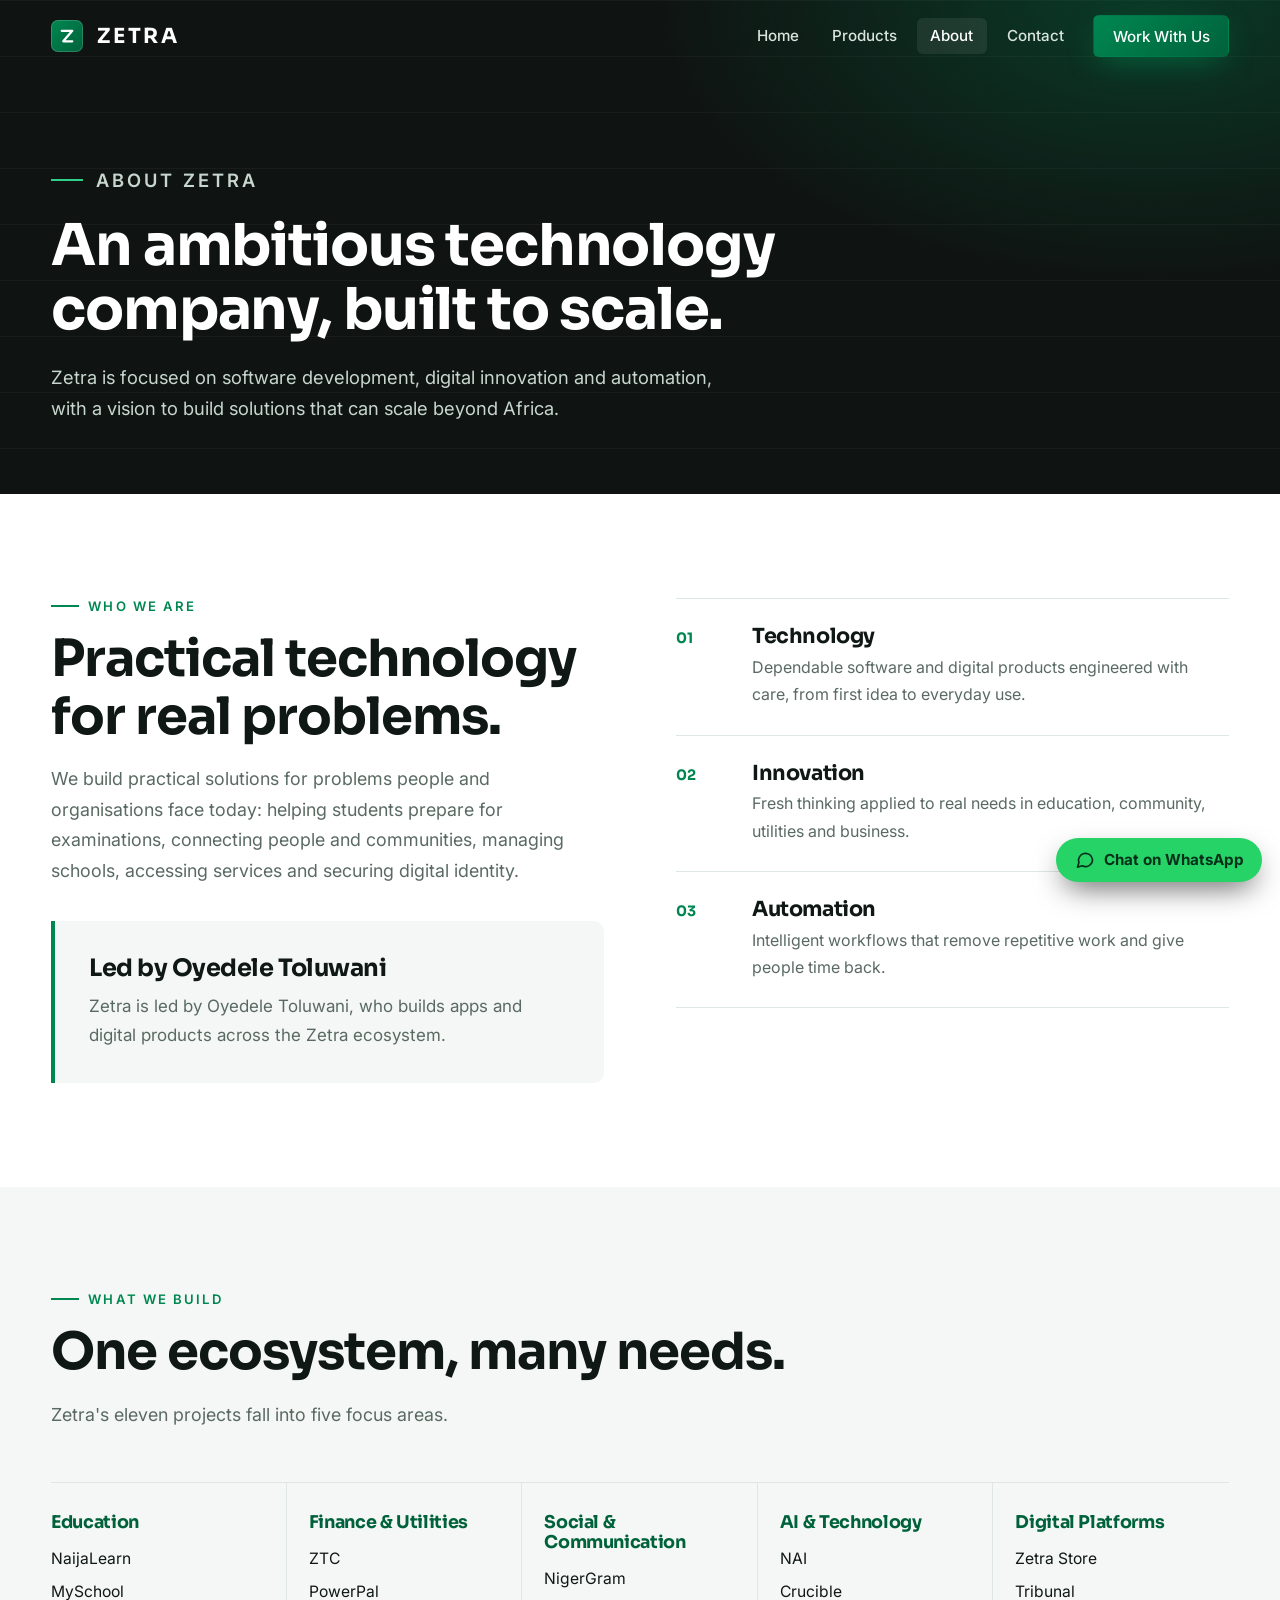
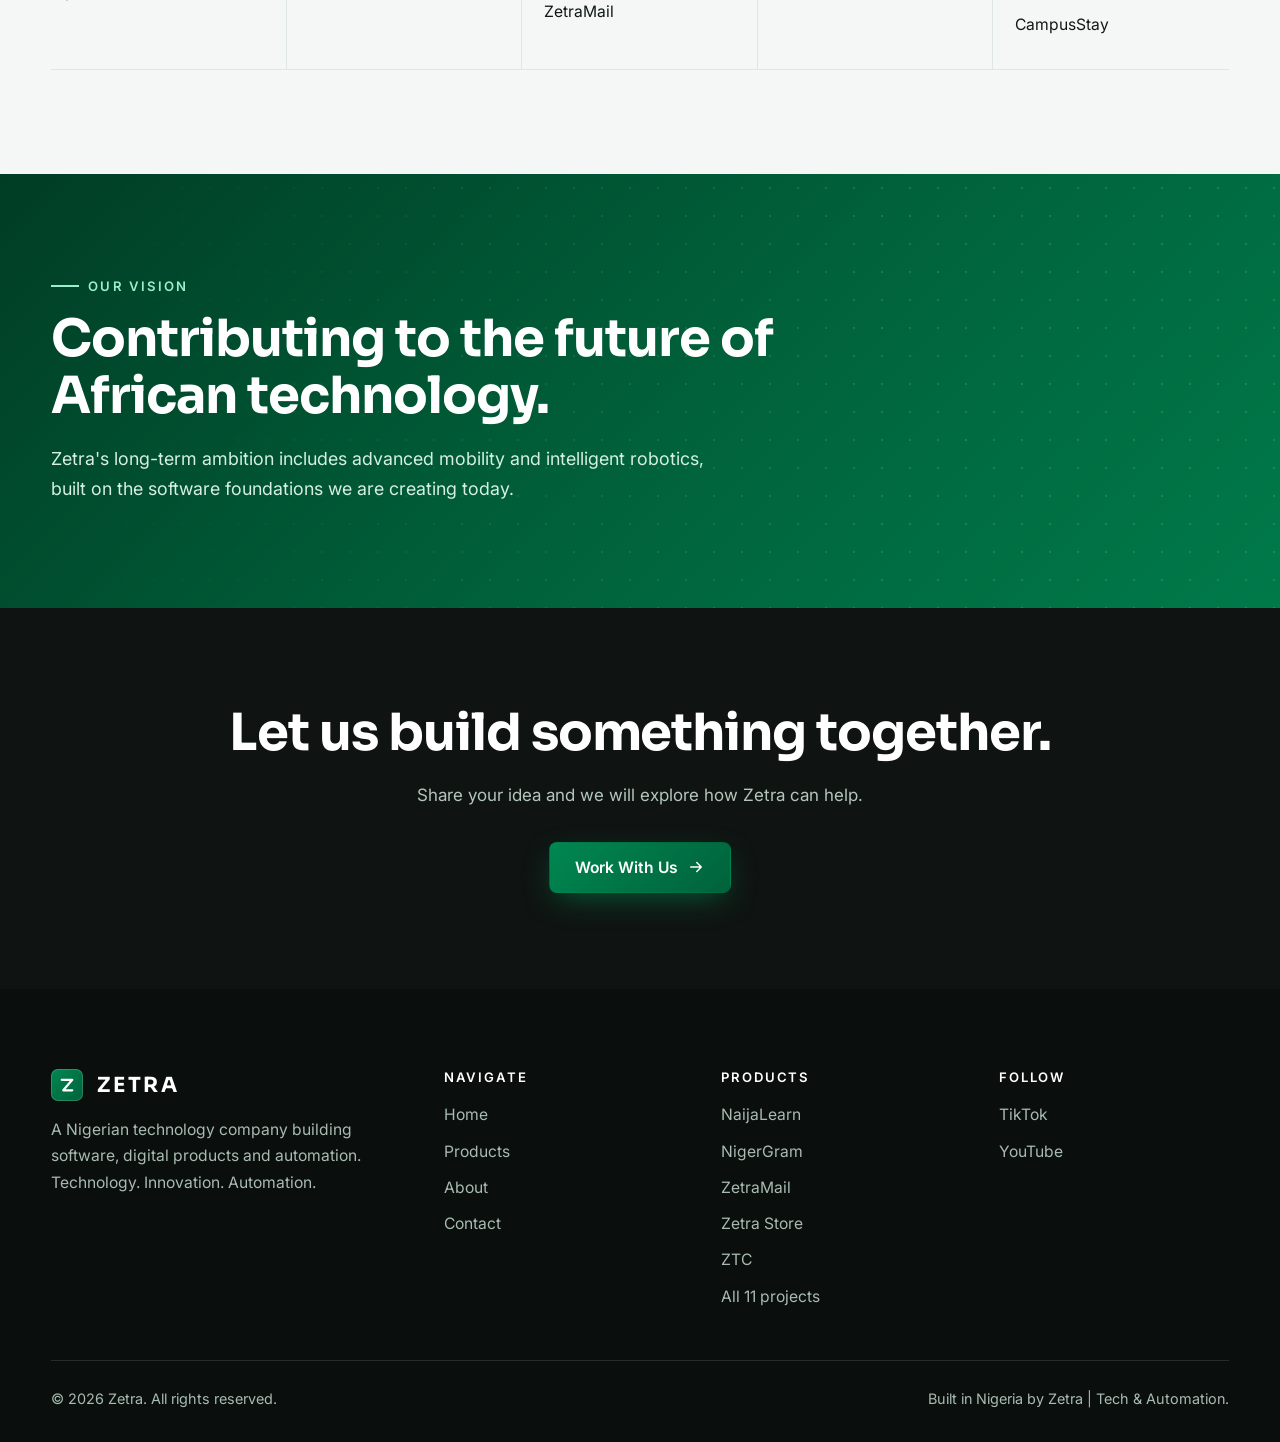
==== about.html @ 16d911e9 "Zetra company website" ====
<!DOCTYPE html>
<html lang="en">
<head>
<meta charset="utf-8">
<meta name="viewport" content="width=device-width,initial-scale=1">
<title>About | Zetra</title>
<meta name="description" content="Zetra is an ambitious Nigerian technology company focused on software development, digital innovation and automation, building solutions that can scale beyond Africa.">
<meta name="robots" content="index,follow,max-image-preview:large">
<meta name="theme-color" content="#0f1412">
<meta name="author" content="Zetra">
<link rel="canonical" href="https://zetra-company-official-website.vercel.app/about.html">
<meta property="og:type" content="website"><meta property="og:site_name" content="Zetra">
<meta property="og:title" content="About | Zetra"><meta property="og:description" content="Zetra is an ambitious Nigerian technology company focused on software development, digital innovation and automation, building solutions that can scale beyond Africa.">
<meta property="og:url" content="https://zetra-company-official-website.vercel.app/about.html"><meta property="og:image" content="https://zetra-company-official-website.vercel.app/images/og-zetra.jpg">
<meta name="twitter:card" content="summary_large_image">
<link rel="icon" href="images/favicon.svg" type="image/svg+xml"><link rel="manifest" href="site.webmanifest">
<link rel="preconnect" href="https://fonts.googleapis.com"><link rel="preconnect" href="https://fonts.gstatic.com" crossorigin>
<link href="https://fonts.googleapis.com/css2?family=Inter:wght@400;500;600&family=Sora:wght@500;600;700&display=swap" rel="stylesheet">
<link rel="stylesheet" href="css/style.css">
<script type="application/ld+json">{"@context": "https://schema.org", "@type": "Organization", "name": "Zetra", "alternateName": "Zetra | Tech & Automation", "url": "https://zetra-company-official-website.vercel.app/", "logo": "https://zetra-company-official-website.vercel.app/images/favicon.svg", "slogan": "Technology. Innovation. Automation.", "description": "A Nigerian technology company focused on software development, digital products and automation.", "areaServed": "Africa", "email": "zetraorld0@gmail.com", "telephone": "+2348065425732", "sameAs": ["https://www.tiktok.com/@zetra_ecosystem", "https://www.youtube.com/@zetraworld"], "brand": [{"@type": "Brand", "name": "NaijaLearn"}, {"@type": "Brand", "name": "NigerGram"}, {"@type": "Brand", "name": "ZetraMail"}, {"@type": "Brand", "name": "Zetra Store"}, {"@type": "Brand", "name": "ZTC"}, {"@type": "Brand", "name": "NAI"}, {"@type": "Brand", "name": "Tribunal"}, {"@type": "Brand", "name": "Crucible"}, {"@type": "Brand", "name": "MySchool"}, {"@type": "Brand", "name": "PowerPal"}, {"@type": "Brand", "name": "CampusStay"}]}</script>
</head>
<body>
<a class="skip" href="#main">Skip to content</a>
<header class="hd" id="hd"><div class="wrap">
<a class="brand" href="index.html" aria-label="Zetra home"><i aria-hidden="true"><svg viewBox="0 0 24 24" fill="none" stroke="#fff" stroke-width="3" stroke-linejoin="round" stroke-linecap="round"><path d="M5 5h14L7 19h12"/></svg></i>ZETRA</a>
<button class="burger" id="burger" type="button" aria-label="Open menu" aria-expanded="false" aria-controls="menu"><span></span><span></span><span></span></button>
<ul class="links" id="menu"><li><a href="index.html">Home</a></li><li><a href="products.html">Products</a></li><li><a href="about.html" aria-current="page">About</a></li><li><a href="contact.html">Contact</a></li><li><a class="btn btn-p" href="contact.html">Work With Us</a></li></ul>
</div></header>
<main id="main">
<section class="ph"><div class="wrap"><p class="kicker">About Zetra</p><h1>An ambitious technology company, built to scale.</h1><p>Zetra is focused on software development, digital innovation and automation, with a vision to build solutions that can scale beyond Africa.</p></div></section>
<section class="light"><div class="wrap two">
<div class="reveal"><p class="eyebrow">Who we are</p><h2>Practical technology for real problems.</h2><p class="sub">We build practical solutions for problems people and organisations face today: helping students prepare for examinations, connecting people and communities, managing schools, accessing services and securing digital identity.</p>
<div class="lead-box" style="margin-top:2.2rem"><h3>Led by Oyedele Toluwani</h3><p>Zetra is led by Oyedele Toluwani, who builds apps and digital products across the Zetra ecosystem.</p></div></div>
<div class="pillars"><div class="pillar reveal"><span>01</span><div><h3>Technology</h3><p>Dependable software and digital products engineered with care, from first idea to everyday use.</p></div></div><div class="pillar reveal" style="--d:.1s"><span>02</span><div><h3>Innovation</h3><p>Fresh thinking applied to real needs in education, community, utilities and business.</p></div></div><div class="pillar reveal" style="--d:.2s"><span>03</span><div><h3>Automation</h3><p>Intelligent workflows that remove repetitive work and give people time back.</p></div></div></div>
</div></section>
<section class="soft"><div class="wrap"><div class="reveal"><p class="eyebrow">What we build</p><h2>One ecosystem, many needs.</h2><p class="sub">Zetra's eleven projects fall into five focus areas.</p></div><div class="eg reveal" style="margin-top:52px"><div class="et"><h3>Education</h3><ul><li><a href="products.html">NaijaLearn</a></li><li><a href="products.html">MySchool</a></li></ul></div><div class="et"><h3>Finance &amp; Utilities</h3><ul><li><a href="products.html">ZTC</a></li><li><a href="products.html">PowerPal</a></li></ul></div><div class="et"><h3>Social &amp; Communication</h3><ul><li><a href="products.html">NigerGram</a></li><li><a href="products.html">ZetraMail</a></li></ul></div><div class="et"><h3>AI &amp; Technology</h3><ul><li><a href="products.html">NAI</a></li><li><a href="products.html">Crucible</a></li></ul></div><div class="et"><h3>Digital Platforms</h3><ul><li><a href="products.html">Zetra Store</a></li><li><a href="products.html">Tribunal</a></li><li><a href="products.html">CampusStay</a></li></ul></div></div></div></section>
<section class="vision"><div class="wrap"><div class="reveal"><p class="eyebrow">Our vision</p><h2>Contributing to the future of African technology.</h2><p class="sub">Zetra's long-term ambition includes advanced mobility and intelligent robotics, built on the software foundations we are creating today.</p></div></div></section>
<section class="band"><div class="wrap reveal"><h2>Let us build something together.</h2><p>Share your idea and we will explore how Zetra can help.</p><a class="btn btn-p" href="contact.html">Work With Us <svg viewBox="0 0 24 24" fill="none" stroke="currentColor" stroke-width="2" stroke-linecap="round" stroke-linejoin="round" aria-hidden="true"><path d="M5 12h14M13 6l6 6-6 6"/></svg></a></div></section>
</main>
<footer><div class="wrap">
<div class="fg">
<div><a class="brand" href="index.html" aria-label="Zetra home"><i aria-hidden="true"><svg viewBox="0 0 24 24" fill="none" stroke="#fff" stroke-width="3" stroke-linejoin="round" stroke-linecap="round"><path d="M5 5h14L7 19h12"/></svg></i>ZETRA</a><p class="d">A Nigerian technology company building software, digital products and automation. Technology. Innovation. Automation.</p></div>
<div><h4>Navigate</h4><ul><li><a href="index.html">Home</a></li><li><a href="products.html">Products</a></li><li><a href="about.html">About</a></li><li><a href="contact.html">Contact</a></li></ul></div>
<div><h4>Products</h4><ul><li><a href="products.html">NaijaLearn</a></li><li><a href="products.html">NigerGram</a></li><li><a href="products.html">ZetraMail</a></li><li><a href="products.html">Zetra Store</a></li><li><a href="products.html">ZTC</a></li><li><a href="products.html">All 11 projects</a></li></ul></div>
<div id="social-col" hidden><h4>Follow</h4><ul id="social"></ul></div>
</div>
<div class="fb"><span>&copy; <span id="yr">2026</span> Zetra. All rights reserved.</span><span>Built in Nigeria by Zetra | Tech &amp; Automation.</span></div>
</div></footer>
<script src="js/site.js"></script>
</body>
</html>
---- css/style.css ----
:root{--g1:#00623B;--g2:#008751;--gl:#2fd08a;--ch:#0f1412;--ch2:#151c19;--ch3:#1d2723;--line:#ffffff1f;--ink:#101815;--mute:#5a6a63;--soft:#f4f7f5;--bd:#dfe7e2;--r:8px}
*{box-sizing:border-box;margin:0;padding:0}
html{scroll-behavior:smooth;scroll-padding-top:84px}
body{font:400 1.0625rem/1.7 Inter,system-ui,-apple-system,"Segoe UI",sans-serif;color:var(--ink);background:#fff;-webkit-font-smoothing:antialiased;overflow-x:hidden}
h1,h2,h3{font-family:Sora,Inter,system-ui,sans-serif;line-height:1.12;letter-spacing:-.02em}
a{color:inherit}img,svg{display:block;max-width:100%}
.wrap{width:min(1180px,92%);margin-inline:auto}
:focus-visible{outline:3px solid var(--gl);outline-offset:3px;border-radius:4px}
.skip{position:absolute;left:-999px;top:8px;background:var(--g2);color:#fff;padding:.7em 1.1em;z-index:300;border-radius:var(--r)}.skip:focus{left:8px}
.btn{display:inline-flex;align-items:center;justify-content:center;gap:.6em;padding:.95em 1.6em;border-radius:var(--r);border:1px solid transparent;font:600 .98rem Inter,sans-serif;text-decoration:none;cursor:pointer;transition:transform .25s,background .25s,box-shadow .25s,border-color .25s,color .25s}
.btn svg{width:18px;height:18px;transition:transform .25s}.btn:hover svg{transform:translateX(4px)}
.btn-p{background:linear-gradient(135deg,var(--g2),var(--g1));color:#fff;box-shadow:0 10px 30px -8px #008751aa}.btn-p:hover{transform:translateY(-2px);box-shadow:0 16px 36px -8px #008751dd}
.btn-g{background:transparent;color:#fff;border-color:#ffffff55}.btn-g:hover{border-color:var(--gl);color:var(--gl);transform:translateY(-2px)}
.btn-d{background:var(--ch);color:#fff}.btn-d:hover{background:var(--g1);transform:translateY(-2px)}
.btn-o{background:#fff;color:var(--g1);border-color:var(--g2)}.btn-o:hover{background:var(--g1);color:#fff}
/* header */
.hd{position:fixed;inset:0 0 auto 0;z-index:100;border-bottom:1px solid transparent;transition:background .3s,border-color .3s}
.hd.solid,.hd.menu-open{background:#0f1412ec;-webkit-backdrop-filter:blur(14px);backdrop-filter:blur(14px);border-color:var(--line)}
.hd .wrap{display:flex;align-items:center;justify-content:space-between;height:72px}
.brand{display:flex;align-items:center;gap:.65em;text-decoration:none;color:#fff;font:700 1.3rem Sora,sans-serif;letter-spacing:.14em}
.brand i{display:grid;place-items:center;width:32px;height:32px;border-radius:7px;background:linear-gradient(135deg,var(--g2),var(--g1));box-shadow:0 0 0 1px #ffffff2a inset}.brand i svg{width:18px;height:18px}
.links{display:flex;align-items:center;gap:6px;list-style:none}
.links a{color:#d9e4de;text-decoration:none;font-weight:500;font-size:.95rem;padding:.55em .9em;border-radius:6px;transition:color .2s,background .2s}
.links a:hover,.links a[aria-current=page]{color:#fff;background:#ffffff14}
.links .btn{margin-left:10px;padding:.7em 1.2em;color:#fff}.links .btn:hover{background:linear-gradient(135deg,var(--g2),var(--g1))}
.burger{display:none;width:44px;height:44px;border:1px solid var(--line);background:transparent;border-radius:var(--r);cursor:pointer;position:relative}
.burger span{position:absolute;left:11px;right:11px;height:2px;background:#fff;transition:transform .3s,opacity .3s,top .3s}
.burger span:nth-child(1){top:15px}.burger span:nth-child(2){top:21px}.burger span:nth-child(3){top:27px}
.open .burger span:nth-child(1){top:21px;transform:rotate(45deg)}.open .burger span:nth-child(2){opacity:0}.open .burger span:nth-child(3){top:21px;transform:rotate(-45deg)}
/* hero */
.hero{position:relative;background:var(--ch);color:#fff;padding:150px 0 90px;min-height:100svh;display:flex;align-items:center;overflow:hidden;isolation:isolate}
.hero::before{content:"";position:absolute;inset:0;z-index:-2;background:radial-gradient(60% 50% at 85% 20%,#00875155,transparent 70%),radial-gradient(50% 50% at 5% 90%,#00623b66,transparent 70%)}
.hero::after{content:"";position:absolute;inset:0;z-index:-1;background-image:linear-gradient(#ffffff0d 1px,transparent 1px),linear-gradient(90deg,#ffffff0d 1px,transparent 1px);background-size:56px 56px;-webkit-mask-image:radial-gradient(70% 70% at 60% 40%,#000,transparent 85%);mask-image:radial-gradient(70% 70% at 60% 40%,#000,transparent 85%)}
.hero .wrap{display:grid;grid-template-columns:1.1fr .9fr;gap:56px;align-items:center}
.kicker{display:inline-flex;align-items:center;gap:.7em;font:600 .82rem Inter;letter-spacing:.16em;text-transform:uppercase;color:var(--gl);margin-bottom:1.4rem}.kicker::before{content:"";width:32px;height:2px;background:var(--gl)}
.hero h1{font-size:clamp(2.5rem,6.2vw,4.7rem);font-weight:700}
.hero h1 em{font-style:normal;background:linear-gradient(100deg,var(--gl),#8af2c3);-webkit-background-clip:text;background-clip:text;color:transparent}
.hero p.lead{margin:1.5rem 0 2.2rem;max-width:52ch;font-size:1.18rem;color:#c7d6ce}
.cta{display:flex;flex-wrap:wrap;gap:14px}
.viz{position:relative;width:100%;max-width:500px;aspect-ratio:1;justify-self:center}
.ring{position:absolute;border:1px dashed #2fd08a55;border-radius:50%;animation:spin 40s linear infinite}.ring.r1{inset:0}.ring.r2{inset:12%;animation-duration:28s;animation-direction:reverse}.ring.r3{inset:24%;animation-duration:20s}
.ring::after{content:"";position:absolute;top:-5px;left:50%;width:10px;height:10px;border-radius:50%;background:var(--gl);box-shadow:0 0 18px 2px var(--gl)}.ring.r2::after{background:#fff;box-shadow:0 0 16px 2px #fff8}
@keyframes spin{to{transform:rotate(360deg)}}
.glow{position:absolute;inset:22%;border-radius:50%;background:radial-gradient(circle,#008751aa,transparent 68%);filter:blur(24px)}
.code{position:absolute;inset:50% 0 auto 0;margin:0 auto;transform:translateY(-50%);width:80%;background:#0c1210f2;border:1px solid var(--line);border-radius:10px;box-shadow:0 30px 70px -20px #000,0 0 0 1px #00875133;overflow:hidden;animation:float 7s ease-in-out infinite}
@keyframes float{50%{transform:translateY(-54%)}}
.code .bar{display:flex;gap:6px;padding:11px 14px;border-bottom:1px solid var(--line);align-items:center;font:500 .72rem Inter;color:#8fa59a}.code .bar b{width:9px;height:9px;border-radius:2px;background:#ffffff2e}.code .bar span{margin-left:auto}
.code pre{padding:18px;font:500 .82rem/1.75 ui-monospace,SFMono-Regular,Menlo,Consolas,monospace;color:#c7d6ce;white-space:pre;overflow:hidden}
.code .k{color:#2fd08a}.code .s{color:#f2c96b}.code .c{color:#6f857a}
.chip{position:absolute;padding:.5em .95em;background:var(--ch3);border:1px solid #2fd08a55;border-radius:6px;font:600 .78rem Inter;letter-spacing:.08em;text-transform:uppercase;color:var(--gl);box-shadow:0 12px 30px -10px #000}
.chip.a{top:6%;right:4%}.chip.b{bottom:10%;left:0}.chip.c{bottom:2%;right:12%}
/* page hero (inner pages) */
.ph{background:var(--ch);color:#fff;padding:150px 0 70px;position:relative;overflow:hidden;isolation:isolate}
.ph::before{content:"";position:absolute;inset:0;z-index:-1;background:radial-gradient(55% 80% at 90% 0%,#00875155,transparent 70%),linear-gradient(#ffffff0a 1px,transparent 1px) 0 0/56px 56px}
.ph h1{font-size:clamp(2.2rem,5vw,3.6rem);max-width:20ch}.ph p{margin-top:1.2rem;max-width:58ch;color:#c7d6ce;font-size:1.15rem}
/* strip */
.strip{background:var(--g1);color:#fff}.strip .wrap{display:grid;grid-template-columns:repeat(3,1fr)}
.strip div{padding:26px 24px;font:600 clamp(1rem,2.4vw,1.45rem) Sora,sans-serif;border-left:1px solid #ffffff2e;display:flex;align-items:center;gap:.7em}.strip div:first-child{border-left:0;padding-left:0}.strip svg{width:22px;height:22px;flex:none;opacity:.8}
/* sections */
section{padding:104px 0}
.eyebrow{font:600 .82rem Inter;letter-spacing:.16em;text-transform:uppercase;color:var(--g2);margin-bottom:1rem;display:flex;align-items:center;gap:.7em}.eyebrow::before{content:"";width:28px;height:2px;background:currentColor}
h2{font-size:clamp(2rem,4.6vw,3.2rem);font-weight:700}
.sub{margin-top:1.2rem;max-width:60ch;color:var(--mute);font-size:1.12rem}
.soft{background:var(--soft)}
.reveal{opacity:0;transform:translateY(26px);transition:opacity .8s cubic-bezier(.2,.7,.2,1),transform .8s cubic-bezier(.2,.7,.2,1);transition-delay:var(--d,0s)}.reveal.in{opacity:1;transform:none}
.head{display:flex;justify-content:space-between;align-items:end;gap:30px;flex-wrap:wrap;margin-bottom:52px}
/* live cards (dark) */
.live{background:var(--ch);color:#fff}.live .eyebrow{color:var(--gl)}.live .sub{color:#b4c6bc}
.lgrid{display:grid;grid-template-columns:repeat(3,1fr);gap:22px}
.lc{padding:32px 28px;border:1px solid var(--line);border-radius:10px;background:linear-gradient(160deg,#ffffff0d,#ffffff03);transition:transform .35s,border-color .35s}.lc:hover{transform:translateY(-6px);border-color:#2fd08a88}
.lc h3{font-size:1.6rem;margin:1.2rem 0 .6rem}.lc p{color:#b4c6bc;margin-bottom:1.4rem}
.st{display:inline-flex;align-items:center;gap:.5em;font:600 .72rem Inter;letter-spacing:.1em;text-transform:uppercase;padding:.35em .85em;border-radius:4px}
.st::before{content:"";width:7px;height:7px;border-radius:50%;background:currentColor}
.st.live{color:var(--gl);background:#2fd08a18}.st.soon{color:#8a9a92;background:#8a9a9218}
.light .st.live{color:var(--g1);background:#00875114}.light .st.soon{color:#6b7a73;background:#6b7a7314}
.more{display:inline-flex;align-items:center;gap:.55em;background:none;border:0;border-bottom:2px solid var(--g2);padding:.2em 0;font:600 .95rem Inter;color:var(--g1);cursor:pointer;transition:gap .25s,color .25s}.more:hover{gap:.9em;color:var(--g2)}.more svg{width:16px;height:16px}
.live .more{color:var(--gl);border-color:var(--gl)}
/* ecosystem tiles */
.eg{display:grid;grid-template-columns:repeat(5,1fr);gap:0;border-top:1px solid var(--bd)}
.et{padding:30px 22px 30px 0;border-right:1px solid var(--bd);border-bottom:1px solid var(--bd)}.et:not(:first-child){padding-left:22px}.et:last-child{border-right:0}
.et h3{font-size:1.1rem;margin-bottom:.8rem;color:var(--g1)}.et ul{list-style:none;display:grid;gap:.4rem}.et li{font-size:.98rem}
.et a{text-decoration:none}.et a:hover{color:var(--g2)}
/* services */
.sg{display:grid;grid-template-columns:1fr 1fr;margin-top:50px;border-top:1px solid var(--bd)}
.sv{display:grid;grid-template-columns:52px 1fr;gap:20px;padding:32px 28px 32px 0;border-bottom:1px solid var(--bd);transition:background .3s}.sv:nth-child(odd){border-right:1px solid var(--bd)}.sv:nth-child(even){padding-left:36px}.sv:hover{background:linear-gradient(90deg,#00875110,transparent)}
.sv svg{width:44px;height:44px;padding:10px;border-radius:8px;background:#00875114;stroke:var(--g1);fill:none;stroke-width:1.7;stroke-linecap:round;stroke-linejoin:round;transition:background .3s,stroke .3s}.sv:hover svg{background:var(--g1);stroke:#fff}
.sv h3{font-size:1.25rem;margin-bottom:.35rem}.sv p{color:var(--mute);font-size:1rem}
/* vision */
.vision{background:linear-gradient(135deg,#003d25,var(--g1) 55%,#007a4a);color:#fff;position:relative;overflow:hidden;isolation:isolate}
.vision::before{content:"";position:absolute;inset:0;z-index:-1;background-image:radial-gradient(#ffffff1f 1px,transparent 1px);background-size:28px 28px;-webkit-mask-image:linear-gradient(90deg,transparent,#000 70%);mask-image:linear-gradient(90deg,transparent,#000 70%)}
.vision .eyebrow{color:#9bf0c9}.vision h2{max-width:20ch}.vision .sub{color:#d6efe3}
.vg{display:grid;grid-template-columns:1fr 1fr;gap:26px;margin-top:56px}
.vc{padding:34px;border:1px solid #ffffff33;border-radius:10px;background:#00000024;transition:transform .3s,border-color .3s}.vc:hover{transform:translateY(-5px);border-color:#9bf0c9}
.vc small{font:600 .78rem Inter;letter-spacing:.14em;text-transform:uppercase;color:#9bf0c9}.vc h3{font-size:1.7rem;margin:.7rem 0}.vc p{color:#d6efe3}
/* cta band */
.band{background:var(--ch);color:#fff;text-align:center;padding:96px 0}.band h2{max-width:22ch;margin:0 auto}.band p{margin:1.2rem auto 2rem;max-width:54ch;color:#b4c6bc}
/* products page */
.pills{display:flex;flex-wrap:wrap;gap:10px;margin-bottom:40px}
.pills button{border:1px solid var(--bd);background:#fff;color:var(--ink);padding:.6em 1.2em;border-radius:999px;font:500 .94rem Inter;cursor:pointer;transition:all .2s}.pills button:hover{border-color:var(--g2);color:var(--g1)}.pills button[aria-pressed=true]{background:var(--g1);color:#fff;border-color:var(--g1)}
.pg{display:grid;grid-template-columns:repeat(3,1fr);gap:22px}
.pc{position:relative;background:#fff;border:1px solid var(--bd);border-radius:10px;padding:30px 28px 26px;display:flex;flex-direction:column;transition:transform .35s,border-color .35s,box-shadow .35s;overflow:hidden}
.pc::before{content:"";position:absolute;left:0;top:0;height:3px;width:0;background:linear-gradient(90deg,var(--g2),var(--gl));transition:width .45s}.pc:hover{transform:translateY(-6px);border-color:#00875166;box-shadow:0 26px 50px -24px #00623b66}.pc:hover::before{width:100%}
.pc .cat{font:600 .74rem Inter;letter-spacing:.1em;text-transform:uppercase;color:var(--mute);margin-bottom:.8rem}
.pc h3{font-size:1.5rem;margin:1rem 0 .6rem}.pc p{color:var(--mute);flex:1;margin-bottom:1.4rem;font-size:1rem}
.pc[hidden]{display:none}
dialog{border:0;border-radius:12px;padding:0;max-width:min(560px,92vw);width:100%;box-shadow:0 40px 100px -20px #000c}
dialog::backdrop{background:#0b100ecc;-webkit-backdrop-filter:blur(4px);backdrop-filter:blur(4px)}
.dm{padding:36px 34px 32px}.dm .cat{font:600 .74rem Inter;letter-spacing:.1em;text-transform:uppercase;color:var(--mute)}.dm h3{font-size:1.9rem;margin:.8rem 0}.dm p{color:var(--mute);margin:1rem 0 1.6rem}
.dm .x{position:absolute;top:14px;right:14px;width:40px;height:40px;border-radius:50%;border:1px solid var(--bd);background:#fff;cursor:pointer;font-size:1.2rem}.dm .x:hover{background:var(--soft)}
.dm .acts{display:flex;gap:12px;flex-wrap:wrap}
/* about */
.two{display:grid;grid-template-columns:1fr 1fr;gap:72px;align-items:start}
.pillars{border-top:1px solid var(--bd)}.pillar{display:grid;grid-template-columns:56px 1fr;gap:20px;padding:26px 0;border-bottom:1px solid var(--bd)}.pillar span{font:700 .9rem Sora;color:var(--g2);padding-top:4px}.pillar h3{font-size:1.3rem;margin-bottom:.35rem}.pillar p{color:var(--mute);font-size:1rem}
.lead-box{padding:34px;border-left:4px solid var(--g2);background:var(--soft);border-radius:0 10px 10px 0}.lead-box h3{font-size:1.5rem;margin-bottom:.6rem}.lead-box p{color:var(--mute)}
/* contact */
.contact{background:var(--ch);color:#fff}.contact .wrap{display:grid;grid-template-columns:.9fr 1.1fr;gap:72px;align-items:start}.contact .eyebrow{color:var(--gl)}.contact .sub{color:#b4c6bc}
.ch{list-style:none;display:grid;gap:12px;margin-top:2rem}.ch a{color:#fff;text-decoration:none;border-bottom:1px solid #ffffff44}.ch a:hover{color:var(--gl);border-color:var(--gl)}.ch small{display:block;font:600 .74rem Inter;letter-spacing:.12em;text-transform:uppercase;color:var(--gl)}
form{display:grid;grid-template-columns:1fr 1fr;gap:20px}.f{display:grid;gap:8px}.f.full{grid-column:1/-1}
label{font:600 .88rem Inter;color:#d7e4dc}
input,textarea,select{width:100%;padding:.95em 1.1em;background:#ffffff0d;border:1px solid #ffffff33;border-radius:var(--r);color:#fff;font:inherit;transition:border-color .2s,background .2s}
select option{color:#111}
input::placeholder,textarea::placeholder{color:#7f948a}input:focus,textarea:focus,select:focus{outline:none;border-color:var(--gl);background:#ffffff14;box-shadow:0 0 0 3px #2fd08a33}
textarea{min-height:150px;resize:vertical}
.fa{grid-column:1/-1;display:flex;gap:14px;flex-wrap:wrap}
#status{grid-column:1/-1;min-height:1.6em;font-weight:500}#status.err{color:#ffb4a8}#status.ok{color:var(--gl)}
.notice{padding:26px;border:1px dashed #2fd08a66;border-radius:10px;color:#c7d6ce}
/* footer */
footer{background:#0a0f0d;color:#a9bbb1;padding:80px 0 30px;font-size:.98rem}
.fg{display:grid;grid-template-columns:1.5fr 1fr 1fr 1fr;gap:48px;padding-bottom:50px;border-bottom:1px solid var(--line)}
footer .brand{margin-bottom:1rem}footer p.d{max-width:38ch}
footer h4{font:600 .82rem Inter;letter-spacing:.14em;text-transform:uppercase;color:#fff;margin-bottom:1.1rem}
footer ul{list-style:none;display:grid;gap:.6rem}footer ul a{text-decoration:none;transition:color .2s}footer ul a:hover{color:var(--gl)}
.fb{display:flex;justify-content:space-between;gap:16px;flex-wrap:wrap;padding-top:26px;font-size:.9rem}
@media(max-width:1000px){
.hero .wrap,.two,.contact .wrap{grid-template-columns:1fr;gap:48px}.viz{max-width:400px}
.lgrid,.pg{grid-template-columns:1fr 1fr}.eg{grid-template-columns:1fr 1fr}.et,.et:not(:first-child){padding:26px 18px 26px 0;border-right:0}
.sg,.vg{grid-template-columns:1fr}.sv:nth-child(odd){border-right:0}.sv:nth-child(even){padding-left:0}
.fg{grid-template-columns:1fr 1fr}.fg>div:first-child{grid-column:1/-1}
section{padding:80px 0}.burger{display:block}
.links{position:fixed;inset:72px 0 0 0;flex-direction:column;align-items:stretch;gap:4px;padding:28px 6%;background:#0f1412f7;-webkit-backdrop-filter:blur(16px);backdrop-filter:blur(16px);transform:translateY(-12px);opacity:0;visibility:hidden;transition:opacity .3s,transform .3s,visibility 0s .3s}
.open .links{opacity:1;transform:none;visibility:visible;transition:opacity .3s,transform .3s}
.links a{font-size:1.25rem;padding:.9em .6em;border-bottom:1px solid var(--line);border-radius:0}.links .btn{margin:18px 0 0;border-bottom:0;font-size:1.05rem;border-radius:var(--r)}}
@media(max-width:640px){.hero{padding:120px 0 70px}.ph{padding:120px 0 56px}.lgrid,.pg,.eg{grid-template-columns:1fr}.strip .wrap{grid-template-columns:1fr}.strip div{border-left:0;border-top:1px solid #ffffff2e;padding:18px 0}.strip div:first-child{border-top:0}form{grid-template-columns:1fr}.fg{grid-template-columns:1fr}.cta .btn{flex:1 1 100%}.code pre{font-size:.7rem;padding:14px}.dm{padding:30px 22px 24px}}
@media(prefers-reduced-motion:reduce){*,*::before,*::after{animation:none!important;transition:none!important;scroll-behavior:auto!important}.reveal{opacity:1;transform:none}}

.pipe{list-style:none;display:grid;grid-template-columns:repeat(5,1fr);gap:0;margin-top:52px;counter-reset:p}
.pipe li{position:relative;padding:0 22px 0 0}
.pipe li::after{content:"";position:absolute;top:22px;left:52px;right:10px;height:2px;background:linear-gradient(90deg,var(--g2),#00875122)}
.pipe li:last-child::after{display:none}
.pipe b{display:grid;place-items:center;width:44px;height:44px;border-radius:50%;background:var(--g1);color:#fff;font:700 1rem Sora,sans-serif;position:relative;z-index:1;box-shadow:0 0 0 6px #00875118}
.pipe h3{font-size:1.1rem;margin:1.1rem 0 .4rem}.pipe p{color:var(--mute);font-size:.98rem}
.faq{margin-top:36px;border-top:1px solid var(--bd)}
.faq details{border-bottom:1px solid var(--bd);padding:20px 4px}
.faq summary{cursor:pointer;font:600 1.12rem Sora,sans-serif;list-style:none;display:flex;justify-content:space-between;gap:16px}
.faq summary::-webkit-details-marker{display:none}.faq summary::after{content:"+";color:var(--g2);font-size:1.5rem;line-height:1;transition:transform .25s}
.faq details[open] summary::after{transform:rotate(45deg)}.faq p{margin-top:12px;color:var(--mute);max-width:64ch}
.fab{position:fixed;right:18px;bottom:18px;z-index:90;display:flex;align-items:center;gap:.6em;padding:.8em 1.2em;border-radius:999px;background:#25d366;color:#06301a;font:700 .95rem Inter,sans-serif;text-decoration:none;box-shadow:0 12px 30px -8px #000a;transition:transform .25s}
.fab:hover{transform:translateY(-3px)}.fab svg{width:20px;height:20px}
@media(max-width:1000px){.pipe{grid-template-columns:1fr;gap:26px}.pipe li{padding:0 0 0 62px}.pipe b{position:absolute;left:0;top:0}.pipe li::after{top:44px;left:21px;right:auto;width:2px;height:calc(100% + 26px - 44px);background:linear-gradient(180deg,var(--g2),#00875122)}.pipe h3{margin-top:0}}
@media(max-width:640px){.fab span{display:none}.fab{padding:.9em}}
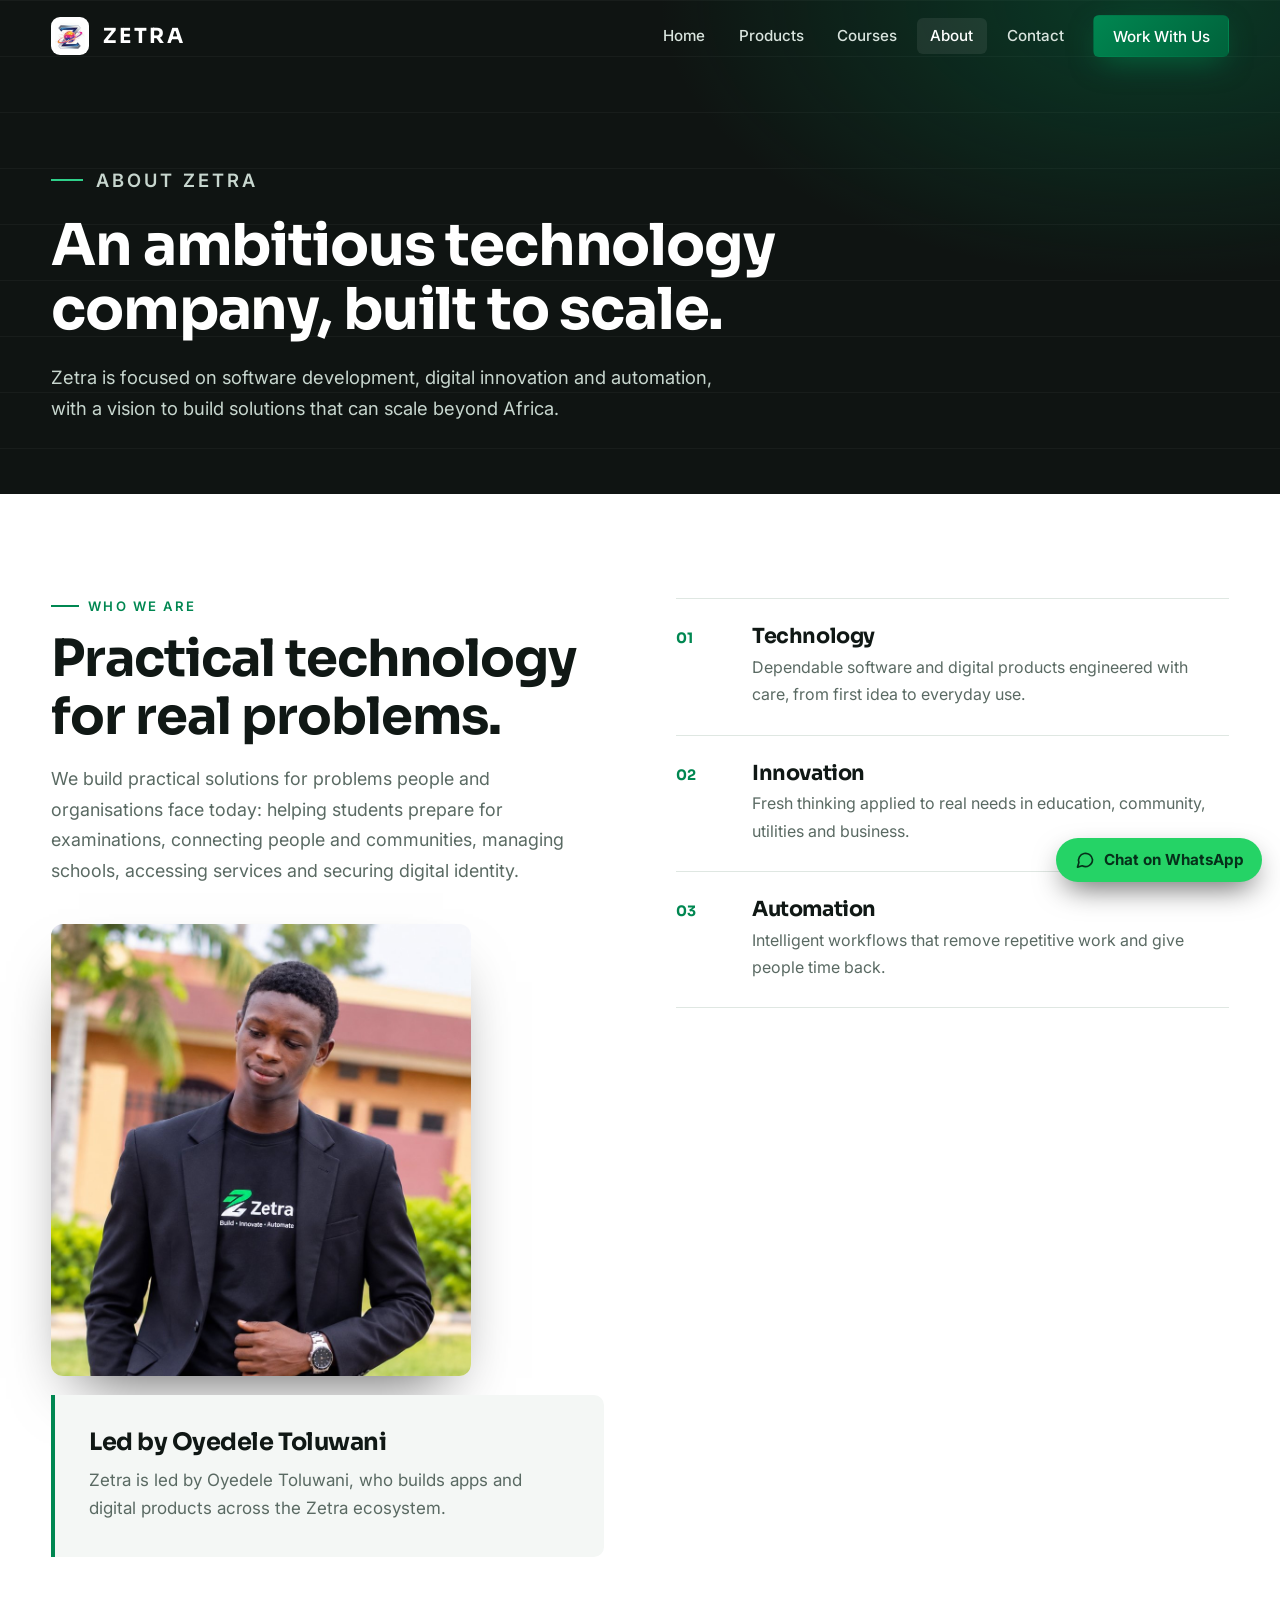
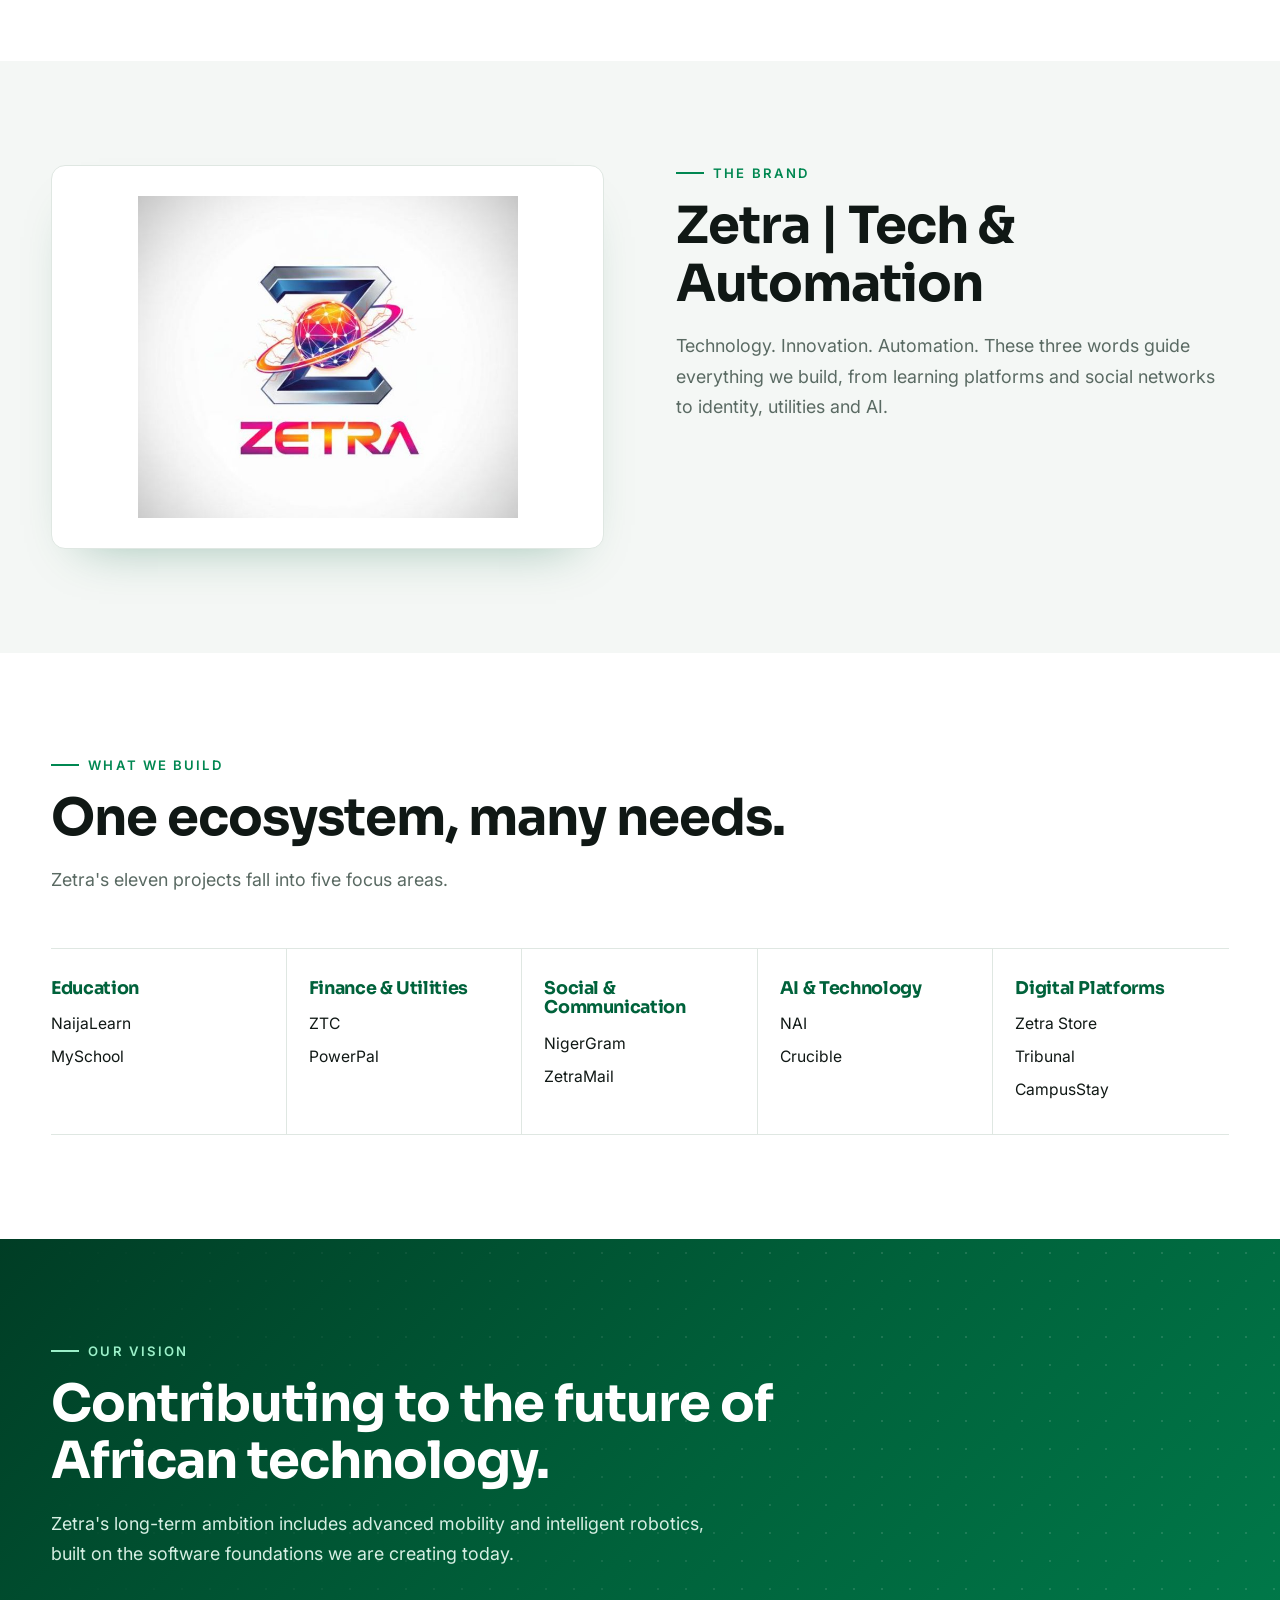
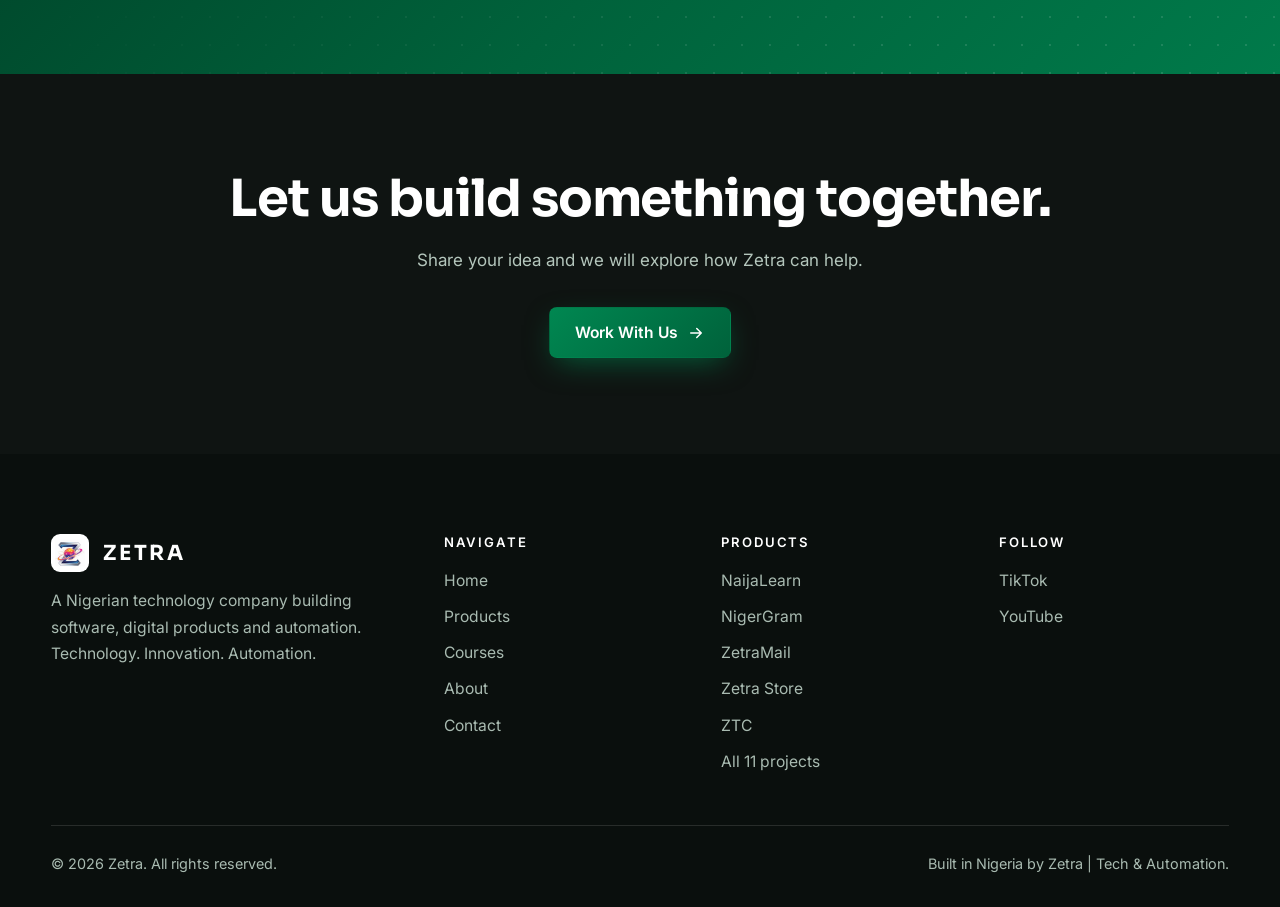
==== commit 148a468d: "Zetra website: photo, logo, courses" ====
--- a/about.html
+++ b/about.html
@@ -13,7 +13,7 @@
 <meta property="og:title" content="About | Zetra"><meta property="og:description" content="Zetra is an ambitious Nigerian technology company focused on software development, digital innovation and automation, building solutions that can scale beyond Africa.">
 <meta property="og:url" content="https://zetra-company-official-website.vercel.app/about.html"><meta property="og:image" content="https://zetra-company-official-website.vercel.app/images/og-zetra.jpg">
 <meta name="twitter:card" content="summary_large_image">
-<link rel="icon" href="images/favicon.svg" type="image/svg+xml"><link rel="manifest" href="site.webmanifest">
+<link rel="icon" type="image/png" href="images/icon-192.png"><link rel="apple-touch-icon" href="images/apple-touch-icon.png"><link rel="manifest" href="site.webmanifest">
 <link rel="preconnect" href="https://fonts.googleapis.com"><link rel="preconnect" href="https://fonts.gstatic.com" crossorigin>
 <link href="https://fonts.googleapis.com/css2?family=Inter:wght@400;500;600&family=Sora:wght@500;600;700&display=swap" rel="stylesheet">
 <link rel="stylesheet" href="css/style.css">
@@ -22,25 +22,29 @@
 <body>
 <a class="skip" href="#main">Skip to content</a>
 <header class="hd" id="hd"><div class="wrap">
-<a class="brand" href="index.html" aria-label="Zetra home"><i aria-hidden="true"><svg viewBox="0 0 24 24" fill="none" stroke="#fff" stroke-width="3" stroke-linejoin="round" stroke-linecap="round"><path d="M5 5h14L7 19h12"/></svg></i>ZETRA</a>
+<a class="brand" href="index.html" aria-label="Zetra home"><img class="mk" src="images/zetra-emblem.png" width="40" height="40" alt="">ZETRA</a>
 <button class="burger" id="burger" type="button" aria-label="Open menu" aria-expanded="false" aria-controls="menu"><span></span><span></span><span></span></button>
-<ul class="links" id="menu"><li><a href="index.html">Home</a></li><li><a href="products.html">Products</a></li><li><a href="about.html" aria-current="page">About</a></li><li><a href="contact.html">Contact</a></li><li><a class="btn btn-p" href="contact.html">Work With Us</a></li></ul>
+<ul class="links" id="menu"><li><a href="index.html">Home</a></li><li><a href="products.html">Products</a></li><li><a href="courses.html">Courses</a></li><li><a href="about.html" aria-current="page">About</a></li><li><a href="contact.html">Contact</a></li><li><a class="btn btn-p" href="contact.html">Work With Us</a></li></ul>
 </div></header>
 <main id="main">
 <section class="ph"><div class="wrap"><p class="kicker">About Zetra</p><h1>An ambitious technology company, built to scale.</h1><p>Zetra is focused on software development, digital innovation and automation, with a vision to build solutions that can scale beyond Africa.</p></div></section>
 <section class="light"><div class="wrap two">
 <div class="reveal"><p class="eyebrow">Who we are</p><h2>Practical technology for real problems.</h2><p class="sub">We build practical solutions for problems people and organisations face today: helping students prepare for examinations, connecting people and communities, managing schools, accessing services and securing digital identity.</p>
-<div class="lead-box" style="margin-top:2.2rem"><h3>Led by Oyedele Toluwani</h3><p>Zetra is led by Oyedele Toluwani, who builds apps and digital products across the Zetra ecosystem.</p></div></div>
+<div class="person"><img src="images/oyedele-toluwani.jpg" width="900" height="985" loading="lazy" alt="Oyedele Toluwani wearing a Zetra T-shirt"><div class="lead-box"><h3>Led by Oyedele Toluwani</h3><p>Zetra is led by Oyedele Toluwani, who builds apps and digital products across the Zetra ecosystem.</p></div></div></div>
 <div class="pillars"><div class="pillar reveal"><span>01</span><div><h3>Technology</h3><p>Dependable software and digital products engineered with care, from first idea to everyday use.</p></div></div><div class="pillar reveal" style="--d:.1s"><span>02</span><div><h3>Innovation</h3><p>Fresh thinking applied to real needs in education, community, utilities and business.</p></div></div><div class="pillar reveal" style="--d:.2s"><span>03</span><div><h3>Automation</h3><p>Intelligent workflows that remove repetitive work and give people time back.</p></div></div></div>
 </div></section>
-<section class="soft"><div class="wrap"><div class="reveal"><p class="eyebrow">What we build</p><h2>One ecosystem, many needs.</h2><p class="sub">Zetra's eleven projects fall into five focus areas.</p></div><div class="eg reveal" style="margin-top:52px"><div class="et"><h3>Education</h3><ul><li><a href="products.html">NaijaLearn</a></li><li><a href="products.html">MySchool</a></li></ul></div><div class="et"><h3>Finance &amp; Utilities</h3><ul><li><a href="products.html">ZTC</a></li><li><a href="products.html">PowerPal</a></li></ul></div><div class="et"><h3>Social &amp; Communication</h3><ul><li><a href="products.html">NigerGram</a></li><li><a href="products.html">ZetraMail</a></li></ul></div><div class="et"><h3>AI &amp; Technology</h3><ul><li><a href="products.html">NAI</a></li><li><a href="products.html">Crucible</a></li></ul></div><div class="et"><h3>Digital Platforms</h3><ul><li><a href="products.html">Zetra Store</a></li><li><a href="products.html">Tribunal</a></li><li><a href="products.html">CampusStay</a></li></ul></div></div></div></section>
+<section class="soft"><div class="wrap two">
+<div class="logocard reveal"><img src="images/zetra-logo.png" width="720" height="609" loading="lazy" alt="Zetra logo"></div>
+<div class="reveal" style="--d:.1s"><p class="eyebrow">The brand</p><h2>Zetra | Tech &amp; Automation</h2><p class="sub">Technology. Innovation. Automation. These three words guide everything we build, from learning platforms and social networks to identity, utilities and AI.</p></div>
+</div></section>
+<section class="light"><div class="wrap"><div class="reveal"><p class="eyebrow">What we build</p><h2>One ecosystem, many needs.</h2><p class="sub">Zetra's eleven projects fall into five focus areas.</p></div><div class="eg reveal" style="margin-top:52px"><div class="et"><h3>Education</h3><ul><li><a href="products.html">NaijaLearn</a></li><li><a href="products.html">MySchool</a></li></ul></div><div class="et"><h3>Finance &amp; Utilities</h3><ul><li><a href="products.html">ZTC</a></li><li><a href="products.html">PowerPal</a></li></ul></div><div class="et"><h3>Social &amp; Communication</h3><ul><li><a href="products.html">NigerGram</a></li><li><a href="products.html">ZetraMail</a></li></ul></div><div class="et"><h3>AI &amp; Technology</h3><ul><li><a href="products.html">NAI</a></li><li><a href="products.html">Crucible</a></li></ul></div><div class="et"><h3>Digital Platforms</h3><ul><li><a href="products.html">Zetra Store</a></li><li><a href="products.html">Tribunal</a></li><li><a href="products.html">CampusStay</a></li></ul></div></div></div></section>
 <section class="vision"><div class="wrap"><div class="reveal"><p class="eyebrow">Our vision</p><h2>Contributing to the future of African technology.</h2><p class="sub">Zetra's long-term ambition includes advanced mobility and intelligent robotics, built on the software foundations we are creating today.</p></div></div></section>
 <section class="band"><div class="wrap reveal"><h2>Let us build something together.</h2><p>Share your idea and we will explore how Zetra can help.</p><a class="btn btn-p" href="contact.html">Work With Us <svg viewBox="0 0 24 24" fill="none" stroke="currentColor" stroke-width="2" stroke-linecap="round" stroke-linejoin="round" aria-hidden="true"><path d="M5 12h14M13 6l6 6-6 6"/></svg></a></div></section>
 </main>
 <footer><div class="wrap">
 <div class="fg">
-<div><a class="brand" href="index.html" aria-label="Zetra home"><i aria-hidden="true"><svg viewBox="0 0 24 24" fill="none" stroke="#fff" stroke-width="3" stroke-linejoin="round" stroke-linecap="round"><path d="M5 5h14L7 19h12"/></svg></i>ZETRA</a><p class="d">A Nigerian technology company building software, digital products and automation. Technology. Innovation. Automation.</p></div>
-<div><h4>Navigate</h4><ul><li><a href="index.html">Home</a></li><li><a href="products.html">Products</a></li><li><a href="about.html">About</a></li><li><a href="contact.html">Contact</a></li></ul></div>
+<div><a class="brand" href="index.html" aria-label="Zetra home"><img class="mk" src="images/zetra-emblem.png" width="40" height="40" alt="">ZETRA</a><p class="d">A Nigerian technology company building software, digital products and automation. Technology. Innovation. Automation.</p></div>
+<div><h4>Navigate</h4><ul><li><a href="index.html">Home</a></li><li><a href="products.html">Products</a></li><li><a href="courses.html">Courses</a></li><li><a href="about.html">About</a></li><li><a href="contact.html">Contact</a></li></ul></div>
 <div><h4>Products</h4><ul><li><a href="products.html">NaijaLearn</a></li><li><a href="products.html">NigerGram</a></li><li><a href="products.html">ZetraMail</a></li><li><a href="products.html">Zetra Store</a></li><li><a href="products.html">ZTC</a></li><li><a href="products.html">All 11 projects</a></li></ul></div>
 <div id="social-col" hidden><h4>Follow</h4><ul id="social"></ul></div>
 </div>
--- a/css/style.css
+++ b/css/style.css
@@ -3,7 +3,7 @@
 html{scroll-behavior:smooth;scroll-padding-top:84px}
 body{font:400 1.0625rem/1.7 Inter,system-ui,-apple-system,"Segoe UI",sans-serif;color:var(--ink);background:#fff;-webkit-font-smoothing:antialiased;overflow-x:hidden}
 h1,h2,h3{font-family:Sora,Inter,system-ui,sans-serif;line-height:1.12;letter-spacing:-.02em}
-a{color:inherit}img,svg{display:block;max-width:100%}
+a{color:inherit}img,svg{display:block;max-width:100%}img{height:auto}[hidden]{display:none!important}
 .wrap{width:min(1180px,92%);margin-inline:auto}
 :focus-visible{outline:3px solid var(--gl);outline-offset:3px;border-radius:4px}
 .skip{position:absolute;left:-999px;top:8px;background:var(--g2);color:#fff;padding:.7em 1.1em;z-index:300;border-radius:var(--r)}.skip:focus{left:8px}
@@ -158,3 +158,17 @@
 .fab:hover{transform:translateY(-3px)}.fab svg{width:20px;height:20px}
 @media(max-width:1000px){.pipe{grid-template-columns:1fr;gap:26px}.pipe li{padding:0 0 0 62px}.pipe b{position:absolute;left:0;top:0}.pipe li::after{top:44px;left:21px;right:auto;width:2px;height:calc(100% + 26px - 44px);background:linear-gradient(180deg,var(--g2),#00875122)}.pipe h3{margin-top:0}}
 @media(max-width:640px){.fab span{display:none}.fab{padding:.9em}}
+
+.brand img.mk{width:38px;height:38px;border-radius:9px;background:#fff;padding:3px;object-fit:contain}
+.learn{display:grid;grid-template-columns:.8fr 1.2fr;gap:64px;align-items:center}
+.lcov img{width:100%;max-width:380px;border-radius:10px;box-shadow:0 30px 60px -24px #000a,0 0 0 1px #0000001a;transition:transform .4s}.lcov img:hover{transform:translateY(-6px) rotate(-1deg)}
+.meta{list-style:none;display:grid;grid-template-columns:1fr 1fr;gap:14px 24px;margin-top:1.6rem}.meta li{font-size:1rem}.meta b{display:block;font:600 .74rem Inter;letter-spacing:.12em;text-transform:uppercase;color:var(--g2);margin-bottom:2px}
+.clist{margin:1.6rem 0 0 1.2rem;display:grid;gap:.55rem}.clist li::marker{color:var(--g2);font-weight:700}
+.blist{list-style:none;margin:1.6rem 0;display:grid;gap:.7rem}.blist li{padding-left:1.7rem;position:relative}.blist li::before{content:"";position:absolute;left:0;top:.62em;width:10px;height:10px;border-radius:2px;background:var(--g2)}
+.person{margin-top:2.4rem}.person img{width:100%;max-width:420px;border-radius:12px;object-fit:cover;aspect-ratio:4/4.3;box-shadow:0 30px 60px -28px #000a}.person .lead-box{margin-top:1.2rem}
+.logocard{background:#fff;border:1px solid var(--bd);border-radius:14px;padding:30px;display:grid;place-items:center;box-shadow:0 24px 50px -30px #00623b66}.logocard img{width:100%;max-width:380px}
+.pimg{width:calc(100% + 56px);margin:-30px -28px 20px;max-width:none;aspect-ratio:16/10;object-fit:cover;border-radius:10px 10px 0 0}
+.lc .pimg{width:calc(100% + 56px);margin:-32px -28px 20px}
+.band .btn+.btn{margin-left:10px}
+@media(max-width:1000px){.learn{grid-template-columns:1fr;gap:36px}.lcov img{max-width:300px}.meta{grid-template-columns:1fr 1fr}.person img{max-width:100%}}
+@media(max-width:640px){.band .btn+.btn{margin:12px 0 0}.meta{grid-template-columns:1fr}}
